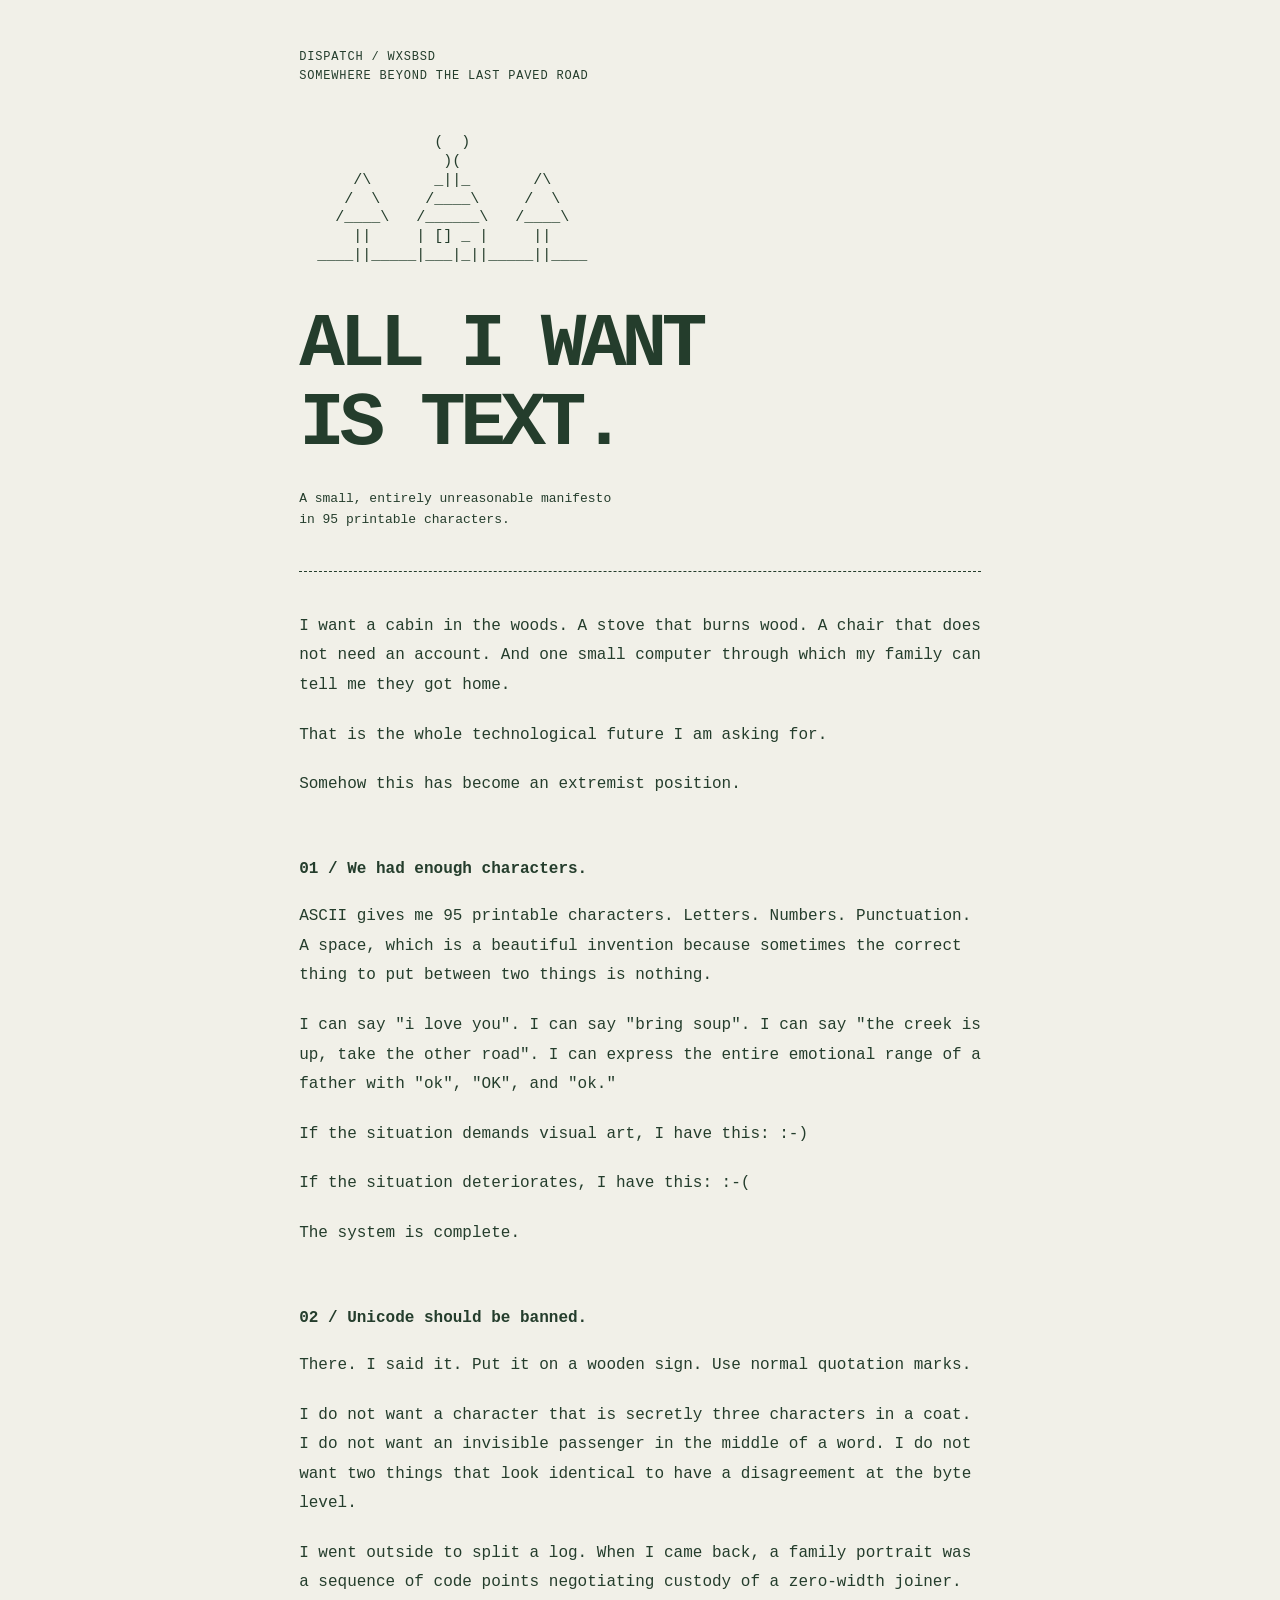
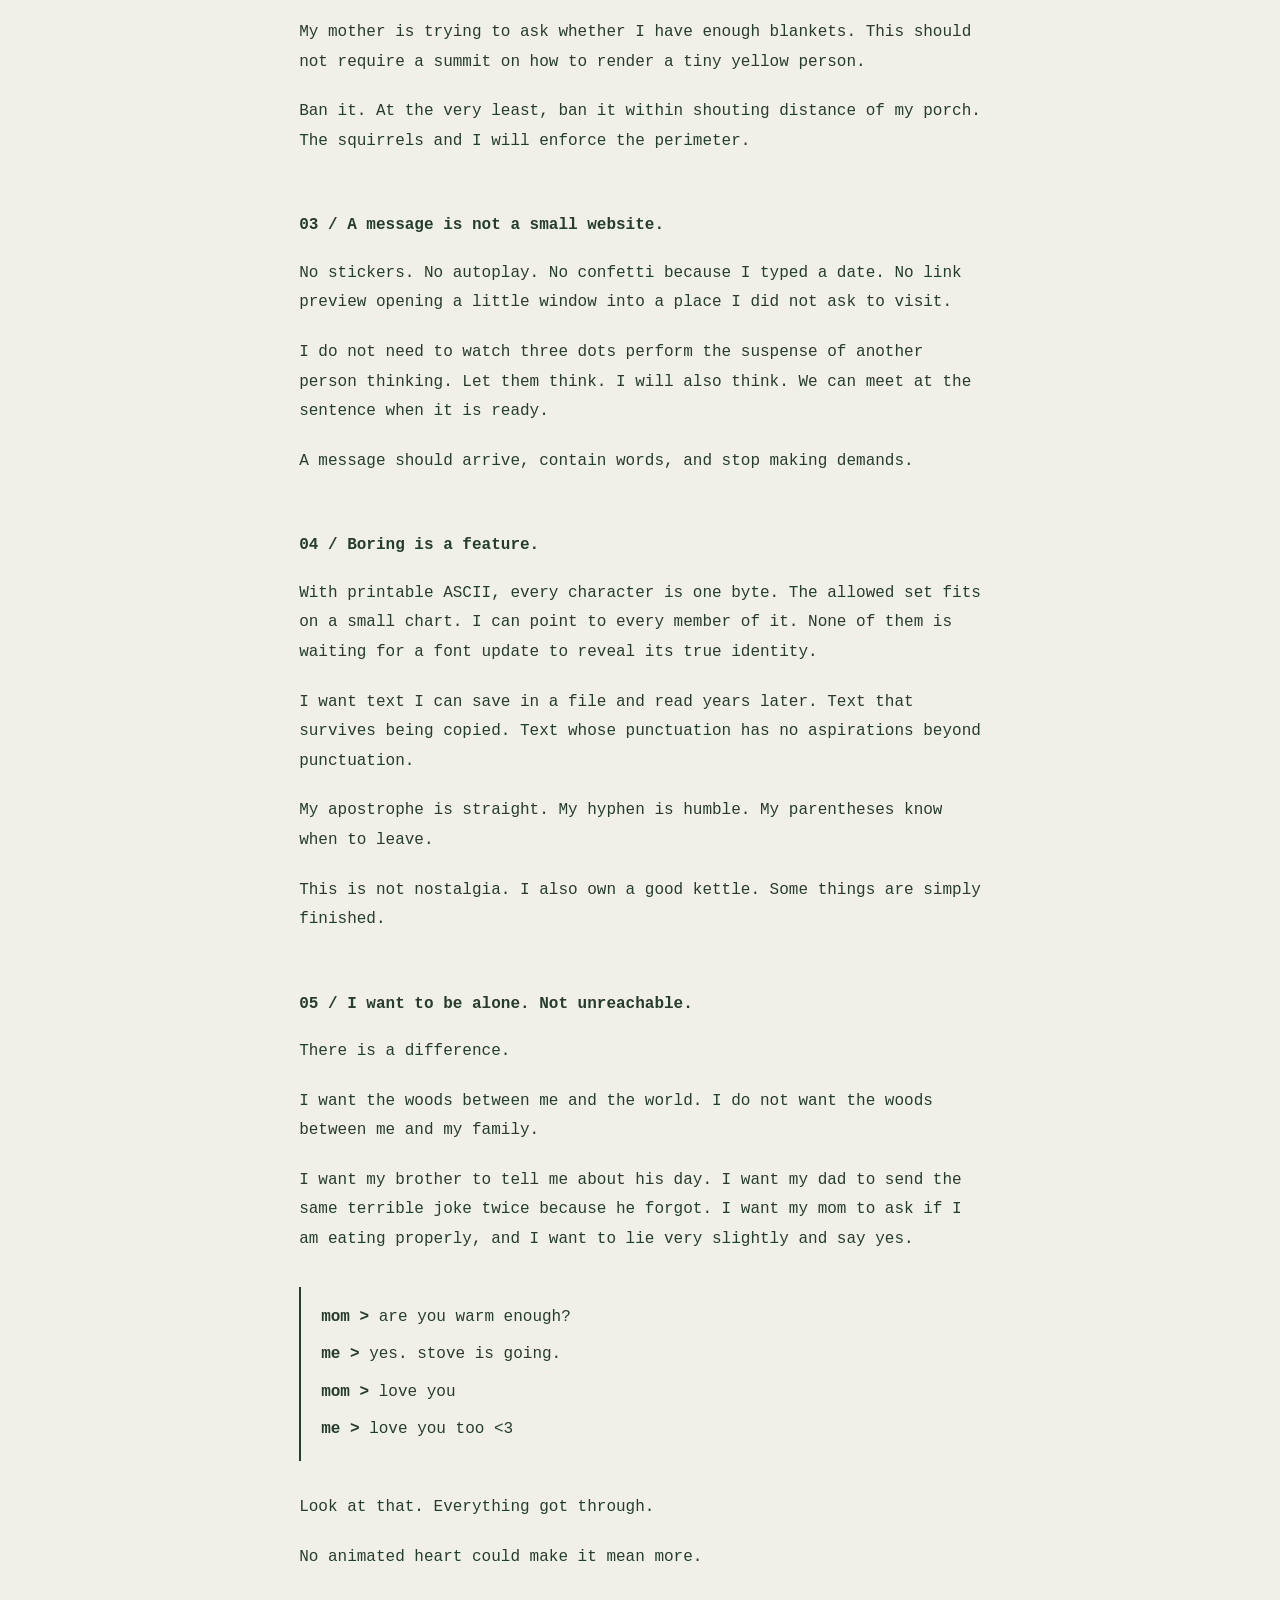
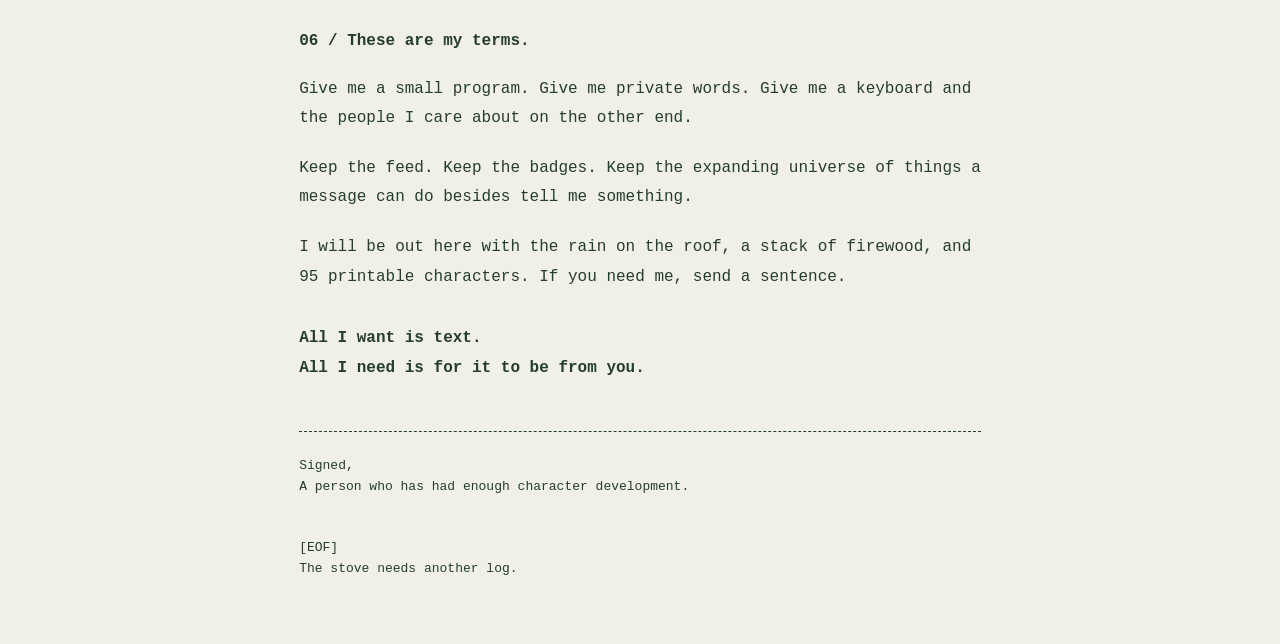
==== manifesto/index.html @ 8129996c "Add manifesto and mjr page aliases" ====
<!doctype html>
<html lang="en">
<head>
  <meta name="referrer" content="no-referrer">
  <meta http-equiv="Content-Security-Policy" content="default-src 'none'; style-src 'self'; img-src 'self' data:; base-uri 'none'; form-action 'none'; upgrade-insecure-requests">

  <meta charset="utf-8">
  <meta name="viewport" content="width=device-width, initial-scale=1">
  <meta name="theme-color" content="#f1f0e8">
  <meta name="robots" content="noindex, nofollow">
  <meta name="description" content="A dispatch from the woods. In defense of ASCII, quiet computers, and telling your family you made it home.">
  <link rel="canonical" href="https://www.isyeet.io/wxsbsd/">
  <link rel="stylesheet" href="/style.css">
  <title>All I want is text. | ISYEET</title>
</head>
<body class="manifesto-page">
  <a class="skip" href="#main">Skip to content</a>
  <main id="main" class="manifesto">
    <article aria-labelledby="manifesto-title">
      <header class="manifesto-header">
        <p class="manifesto-eyebrow">Dispatch / wxsbsd<br>Somewhere beyond the last paved road</p>
        <pre class="manifesto-cabin" role="img" aria-label="An ASCII cabin between pine trees, with smoke rising from its chimney.">               (  )
                )(
      /\       _||_       /\
     /  \     /____\     /  \
    /____\   /______\   /____\
      ||     | [] _ |     ||
  ____||_____|___|_||_____||____</pre>
        <h1 id="manifesto-title">All I want<br>is text.</h1>
        <p class="manifesto-deck">A small, entirely unreasonable manifesto<br>in 95 printable characters.</p>
      </header>

      <div class="manifesto-body">
        <p>I want a cabin in the woods. A stove that burns wood. A chair that does not need an account. And one small computer through which my family can tell me they got home.</p>
        <p>That is the whole technological future I am asking for.</p>
        <p>Somehow this has become an extremist position.</p>

        <section aria-labelledby="enough">
          <h2 id="enough">01 / We had enough characters.</h2>
          <p>ASCII gives me 95 printable characters. Letters. Numbers. Punctuation. A space, which is a beautiful invention because sometimes the correct thing to put between two things is nothing.</p>
          <p>I can say "i love you". I can say "bring soup". I can say "the creek is up, take the other road". I can express the entire emotional range of a father with "ok", "OK", and "ok."</p>
          <p>If the situation demands visual art, I have this: <code>:-)</code></p>
          <p>If the situation deteriorates, I have this: <code>:-(</code></p>
          <p>The system is complete.</p>
        </section>

        <section aria-labelledby="ban">
          <h2 id="ban">02 / Unicode should be banned.</h2>
          <p>There. I said it. Put it on a wooden sign. Use normal quotation marks.</p>
          <p>I do not want a character that is secretly three characters in a coat. I do not want an invisible passenger in the middle of a word. I do not want two things that look identical to have a disagreement at the byte level.</p>
          <p>I went outside to split a log. When I came back, a family portrait was a sequence of code points negotiating custody of a zero-width joiner.</p>
          <p>My mother is trying to ask whether I have enough blankets. This should not require a summit on how to render a tiny yellow person.</p>
          <p>Ban it. At the very least, ban it within shouting distance of my porch. The squirrels and I will enforce the perimeter.</p>
        </section>

        <section aria-labelledby="plain">
          <h2 id="plain">03 / A message is not a small website.</h2>
          <p>No stickers. No autoplay. No confetti because I typed a date. No link preview opening a little window into a place I did not ask to visit.</p>
          <p>I do not need to watch three dots perform the suspense of another person thinking. Let them think. I will also think. We can meet at the sentence when it is ready.</p>
          <p>A message should arrive, contain words, and stop making demands.</p>
        </section>

        <section aria-labelledby="boring">
          <h2 id="boring">04 / Boring is a feature.</h2>
          <p>With printable ASCII, every character is one byte. The allowed set fits on a small chart. I can point to every member of it. None of them is waiting for a font update to reveal its true identity.</p>
          <p>I want text I can save in a file and read years later. Text that survives being copied. Text whose punctuation has no aspirations beyond punctuation.</p>
          <p>My apostrophe is straight. My hyphen is humble. My parentheses know when to leave.</p>
          <p>This is not nostalgia. I also own a good kettle. Some things are simply finished.</p>
        </section>

        <section aria-labelledby="family">
          <h2 id="family">05 / I want to be alone. Not unreachable.</h2>
          <p>There is a difference.</p>
          <p>I want the woods between me and the world. I do not want the woods between me and my family.</p>
          <p>I want my brother to tell me about his day. I want my dad to send the same terrible joke twice because he forgot. I want my mom to ask if I am eating properly, and I want to lie very slightly and say yes.</p>
          <div class="manifesto-transmission" aria-label="An imagined exchange with family">
            <p><span>mom &gt;</span> are you warm enough?</p>
            <p><span>me &gt;</span> yes. stove is going.</p>
            <p><span>mom &gt;</span> love you</p>
            <p><span>me &gt;</span> love you too &lt;3</p>
          </div>
          <p>Look at that. Everything got through.</p>
          <p>No animated heart could make it mean more.</p>
        </section>

        <section aria-labelledby="terms">
          <h2 id="terms">06 / These are my terms.</h2>
          <p>Give me a small program. Give me private words. Give me a keyboard and the people I care about on the other end.</p>
          <p>Keep the feed. Keep the badges. Keep the expanding universe of things a message can do besides tell me something.</p>
          <p>I will be out here with the rain on the roof, a stack of firewood, and 95 printable characters. If you need me, send a sentence.</p>
          <p class="manifesto-last">All I want is text.<br>All I need is for it to be from you.</p>
        </section>
      </div>

      <footer class="manifesto-footer">
        <p>Signed,<br>A person who has had enough character development.</p>
        <p class="manifesto-eof">[EOF]<br>The stove needs another log.</p>
      </footer>
    </article>
  </main>
</body>
</html>
---- style.css ----
:root {
  color-scheme:light;
  --ink:#141513;
  --paper:#f9faf7;
  --muted:#53564e;
  --line:#d3d6cd;
  --accent:#d7ff3f;
  --mono:ui-monospace,SFMono-Regular,Menlo,Consolas,monospace;
  font-family:Arial,Helvetica,sans-serif;
  color:var(--ink);
  background:var(--paper);
  font-synthesis:none;
}
* {
  box-sizing:border-box;
}
html {
  scroll-padding-top:2rem;
}
body {
  margin:0;
}
a {
  color:inherit;
  text-underline-offset:.25em;
}
a:focus-visible {
  outline:3px solid var(--ink);
  outline-offset:6px;
}
p,h1,h2,h3 {
  margin:0;
}
h1,h2,h3,dt,dd {
  overflow-wrap:anywhere;
}
.hero-copy,.details-heading,.details-list {
  min-width:0;
}
p {
  line-height:1.6;
}
::selection {
  background:var(--accent);
  color:var(--ink);
}
.page {
  max-width:1600px;
  margin:auto;
  padding:0 5%;
}
.skip {
  position:absolute;
  top:-6rem;
  left:1rem;
  background:var(--accent);
  padding:1rem;
  z-index:10;
}
.skip:focus {
  top:1rem;
}
.header {
  display:flex;
  flex-wrap:wrap;
  align-items:center;
  gap:2rem;
  padding:2rem 0;
  border-bottom:1px solid var(--ink);
}
.wordmark {
  font-family:var(--mono);
  font-size:2rem;
  font-weight:800;
  letter-spacing:-.12em;
  text-decoration:none;
  line-height:1;
}
.wordmark span {
  color:#617700;
}
.name {
  font-family:var(--mono);
  font-size:.875rem;
}
.nav {
  margin-left:auto;
  font-size:.875rem;
  font-weight:700;
  text-decoration:none;
  display:flex;
  gap:1.4rem;
  align-items:center;
  min-height:2.75rem;
}
.nav span {
  font-size:1.4rem;
}
.navigation {
  margin-left:auto;
  display:flex;
  align-items:center;
  gap:2rem;
}
.hero {
  display:grid;
  grid-template-columns:1.8fr 1fr;
  gap:3.5rem;
  align-items:center;
  padding:3rem 0 4rem;
}
.eyebrow {
  font-family:var(--mono);
  font-size:.875rem;
  font-weight:500;
  line-height:1.5;
}
.hero .eyebrow {
  margin-bottom:2.3rem;
}
h1 {
  font-size:clamp(4rem,7.4vw,7.4rem);
  letter-spacing:-.075em;
  font-weight:800;
  line-height:.97;
}
.period {
  color:#647c00;
}
.intro {
  font-size:1.2rem;
  line-height:1.5;
  margin-top:2.1rem;
}
.availability {
  display:flex;
  align-items:center;
  flex-wrap:wrap;
  gap:.9rem;
  margin-top:2.4rem;
  font-family:var(--mono);
  font-size:.8125rem;
}
.faces-teaser {
  display:inline-flex;
  align-items:center;
  gap:.75rem;
  min-height:2.75rem;
  margin-top:1.25rem;
  font-size:.9375rem;
}
.faces-teaser code {
  font-family:var(--mono);
  font-size:1.125rem;
  white-space:pre;
}
.label {
  display:inline-block;
  line-height:1.4;
  padding:.4rem .65rem;
  background:var(--accent);
  font-family:var(--mono);
  font-size:.8125rem;
}
.hero-preview {
  margin:0;
  width:min(100%, 16rem);
  justify-self:center;
}
.screenshot-link {
  display:block;
  border:1px solid var(--ink);
  border-radius:1.2rem;
  overflow:hidden;
  background:#f2f2f7;
}
.screenshot-link img {
  display:block;
  width:100%;
  height:auto;
}
.hero-preview .screenshot-link {
  box-shadow:10px 10px 0 var(--accent);
}
.hero-preview figcaption {
  margin-top:1.3rem;
  font-size:.875rem;
  line-height:1.5;
  text-align:center;
}
.hero-preview figcaption span {
  display:block;
  color:var(--muted);
  font-size:.75rem;
  margin-top:.2rem;
}
.ascii-faces {
  display:grid;
  grid-template-columns:minmax(0,1.7fr) minmax(0,1fr);
  gap:4rem;
  align-items:center;
  margin:4rem -2.2% 0;
  padding:3rem 4%;
  color:var(--paper);
  background:var(--ink);
}
.ascii-faces .eyebrow {
  color:var(--accent);
}
.ascii-faces h2 {
  margin:1rem 0 1.25rem;
  font-size:clamp(2.8rem,4.6vw,4.5rem);
  letter-spacing:-.055em;
  line-height:1.03;
}
.faces-intro {
  font-size:1.125rem;
}
.face-catalog {
  display:grid;
  grid-template-columns:repeat(4,minmax(0,1fr));
  list-style:none;
  gap:1.5rem 1rem;
  padding:1.75rem 0;
  margin:1.75rem 0;
  border-top:1px solid #49503f;
  border-bottom:1px solid #49503f;
}
.face-catalog li {
  display:flex;
  flex-direction:column;
  gap:.5rem;
  min-width:0;
}
.face-catalog code {
  font-family:var(--mono);
  font-size:clamp(1.25rem,2.1vw,1.75rem);
  font-variant-ligatures:none;
  white-space:pre;
  color:var(--accent);
}
.face-catalog span {
  font-size:.8125rem;
}
.faces-explainer,.faces-principle {
  max-width:35rem;
  color:#d3d6cd;
  font-size:.9375rem;
}
.faces-principle {
  margin-top:1rem;
}
.faces-preview {
  margin:0;
  width:min(100%,16rem);
  justify-self:center;
}
.faces-preview figcaption {
  margin-top:1.25rem;
  text-align:center;
  font-size:.875rem;
  line-height:1.5;
}
.faces-preview figcaption span {
  display:block;
  margin-top:.3rem;
  font-size:.75rem;
  color:#d3d6cd;
}
.ascii-faces a:focus-visible {
  outline-color:var(--accent);
}
.screenshots {
  padding:5rem 0 0;
}
.screenshots-heading {
  display:grid;
  grid-template-columns:1fr 1fr;
  gap:3rem;
  align-items:end;
  margin-bottom:2.5rem;
}
.screenshots-heading h2 {
  font-size:clamp(2.5rem, 3.8vw, 3.6rem);
  letter-spacing:-.055em;
  line-height:1.08;
  margin-top:1rem;
}
.screenshots-heading>p {
  max-width:28rem;
  color:var(--muted);
  font-size:1rem;
}
.screenshot-grid {
  display:grid;
  grid-template-columns:repeat(3,minmax(0,1fr));
  gap:2.5rem;
}
.screenshot-card {
  margin:0;
  min-width:0;
}
.screenshot-surface {
  background:#ecefe5;
  border:1px solid var(--line);
  padding:2rem 1.5rem;
}
.screenshot-surface .screenshot-link {
  max-width:18rem;
  margin:auto;
}
.screenshot-surface-terminal {
  background:#142219;
  border-color:#263e2d;
}
.screenshot-card figcaption {
  margin-top:1.5rem;
}
.screenshot-card h3 {
  margin:.6rem 0;
  font-size:1.3rem;
}
.screenshot-card p {
  color:var(--muted);
  max-width:30rem;
}
.rules {
  background:var(--accent);
  margin:0 -2.2%;
  padding:2rem 2.2% 3.5rem;
}
.section-heading {
  display:flex;
  justify-content:space-between;
  gap:1rem;
  align-items:center;
  padding-bottom:2rem;
  border-bottom:1px solid var(--ink);
}
.section-index {
  font-family:var(--mono);
  font-size:.8125rem;
}
.rules h2 {
  margin-top:2.2rem;
  font-size:clamp(3rem,5.4vw,5.2rem);
  letter-spacing:-.065em;
  line-height:1.02;
}
.rules-intro {
  font-size:1.125rem;
  max-width:33rem;
  margin-top:1.3rem;
}
.rule-grid {
  display:grid;
  grid-template-columns:repeat(3,1fr);
  gap:2.8rem;
  margin-top:3.8rem;
}
.rule-grid article {
  border-top:1px solid var(--ink);
  padding-top:1.2rem;
}
.rule-number {
  font-size:.75rem;
  font-family:var(--mono);
}
h3 {
  font-size:1.45rem;
  letter-spacing:-.025em;
  margin:1.4rem 0 .8rem;
}
.rule-grid p {
  font-size:1rem;
  line-height:1.6;
  max-width:27rem;
}
.details {
  display:grid;
  grid-template-columns:1fr 1.1fr;
  gap:6rem;
  padding:6rem 0;
}
.details-heading h2 {
  font-size:clamp(2.5rem,3.8vw,3.6rem);
  line-height:1.08;
  letter-spacing:-.055em;
  margin:1.3rem 0;
}
.details-heading>p:last-child {
  max-width:25rem;
  color:var(--muted);
  font-size:1.0625rem;
}
.details-list {
  margin:0;
}
.details-list>div {
  border-top:1px solid var(--line);
  padding:1.5rem 0;
}
.details-list>div:first-child {
  border-color:var(--ink);
}
dt {
  font-weight:700;
  font-size:1.125rem;
  letter-spacing:-.01em;
}
dd {
  margin:.6rem 0 0;
  color:var(--muted);
  font-size:1rem;
  line-height:1.6;
}
.release {
  border-top:1px solid var(--ink);
  border-bottom:1px solid var(--ink);
  padding:2.5rem 0;
  display:grid;
  grid-template-columns:1fr 2fr;
  gap:3rem;
  align-items:start;
}
.label-dark {
  background:var(--ink);
  color:var(--paper);
  justify-self:start;
}
.release h2 {
  font-size:1.5rem;
  letter-spacing:-.035em;
}
.release p {
  color:var(--muted);
  font-size:1rem;
  margin-top:.6rem;
  max-width:40rem;
}
.footer {
  display:flex;
  flex-wrap:wrap;
  gap:1.8rem;
  align-items:center;
  padding:2.5rem 0;
}
.footer .wordmark {
  font-size:1.5rem;
}
.footer p {
  font-size:.875rem;
}
.footer>span {
  margin-left:auto;
  font-family:var(--mono);
  font-size:.75rem;
  color:var(--muted);
}
@media(min-width:1500px) {
  .page {
    padding:0 5rem;
  }
}
@media(max-width:900px) {
  .ascii-faces {
    gap:2rem;
  }
  .face-catalog {
    grid-template-columns:repeat(2,minmax(0,1fr));
  }
  .hero {
    gap:2rem;
    grid-template-columns:1.4fr 1fr;
    padding:4.5rem 0;
  }
  h1 {
    font-size:clamp(3.5rem,7.4vw,6rem);
  }
  .name {
    display:none;
  }
  .rule-grid {
    gap:1.5rem;
  }
  .details {
    gap:3rem;
    padding:4rem 0;
  }
  .release {
    grid-template-columns:1fr 2fr;
    gap:2rem;
  }
}
@media(max-width:650px) {
  .ascii-faces {
    grid-template-columns:1fr;
    margin:3rem -3% 0;
    padding:2rem 6%;
    gap:2.5rem;
  }
  .ascii-faces h2 {
    font-size:clamp(2.5rem,9.5vw,3.5rem);
  }
  .face-catalog code {
    font-size:1.75rem;
  }
  .navigation {
    gap:1rem;
  }
  .nav {
    gap:.5rem;
  }
  .hero-preview {
    margin-top:3rem;
    width:min(100%, 17rem);
  }
  .screenshots {
    padding-top:3.5rem;
  }
  .screenshots-heading,.screenshot-grid {
    grid-template-columns:1fr;
    gap:1.5rem;
  }
  .screenshot-grid {
    gap:2.5rem;
  }
  .screenshot-surface {
    padding:1.5rem;
  }
  .page {
    padding:0 6%;
  }
  .header {
    padding:1.3rem 0;
  }
  .wordmark {
    font-size:1.75rem;
  }
  .hero {
    grid-template-columns:1fr;
    gap:0;
    padding:3.5rem 0 4rem;
  }
  .hero .eyebrow {
    margin-bottom:1.8rem;
    max-width:16rem;
  }
  h1 {
    font-size:clamp(3.4rem,12vw,5.4rem);
  }
  .intro {
    font-size:1.0625rem;
    margin-top:1.6rem;
  }
  .availability {
    margin-top:1.8rem;
  }
  .rules {
    margin:0 -3%;
    padding:1.5rem 6% 2.5rem;
  }
  .section-heading {
    padding-bottom:1.4rem;
  }
  .rules h2 {
    font-size:clamp(2.8rem,10.7vw,4rem);
    margin-top:1.8rem;
  }
  .rules-intro {
    font-size:1rem;
  }
  .rule-grid {
    grid-template-columns:1fr;
    gap:1.9rem;
    margin-top:2.5rem;
  }
  h3 {
    margin:.9rem 0 .5rem;
  }
  .details {
    grid-template-columns:1fr;
    gap:2rem;
    padding:3.5rem 0;
  }
  .details-heading h2 {
    font-size:2.7rem;
  }
  .details-heading>p:last-child {
    max-width:none;
  }
  .release {
    grid-template-columns:1fr;
    gap:1.3rem;
    padding:2rem 0;
  }
  .footer {
    gap:1.1rem;
    padding:2rem 0;
  }
  .footer>span {
    margin:0;
    flex-basis:100%;
  }
}
.footer-links {
  display:flex;
  flex-wrap:wrap;
  align-items:center;
  gap:.5rem 1.5rem;
  margin-left:auto;
  font-family:var(--mono);
  font-size:.875rem;
}
.footer-links a {
  padding:.65rem 0;
}
.footer-links [aria-current="page"] {
  font-weight:700;
}
.policy {
  max-width:52rem;
  margin:0 auto;
  padding:4.5rem 0 5rem;
  overflow-wrap:anywhere;
}
.policy h1 {
  font-size:clamp(3.5rem,10vw,6rem);
  line-height:1.05;
  margin:1.2rem 0;
}
.policy-date {
  color:var(--muted);
  font-family:var(--mono);
  font-size:.8125rem;
}
.policy-lead {
  font-size:1.375rem;
  margin:2rem 0 2.5rem;
}
.policy section {
  margin-top:2.5rem;
  padding-top:2rem;
  border-top:1px solid var(--line);
}
.policy h2 {
  font-size:clamp(1.5rem,4vw,2rem);
  line-height:1.2;
  letter-spacing:-.035em;
  margin-bottom:1.1rem;
}
.policy p + p,.policy-note p {
  margin-top:1rem;
}
.policy-data {
  margin:0;
}
.policy-data > div + div {
  margin-top:1.5rem;
}
.policy-data dt {
  font-weight:700;
  margin-bottom:.4rem;
}
.policy-data dd {
  margin:0;
  line-height:1.6;
}
.policy-note {
  background:#edf1e4;
  padding:1.5rem;
  border-left:4px solid #617700;
  margin:1.5rem 0;
}
.policy-warning {
  border-left-color:#963e16;
  background:#fff0e6;
}
@media(max-width:640px) {
  .footer-links { margin-left:0; flex-basis:100%; }
  .policy { padding:3rem 0; }
  .policy-lead { font-size:1.1875rem; }
  .policy-note { padding:1.1rem; }
}
.manifesto-page {
  --ink:#243d2c;
  --paper:#f1f0e8;
  --accent:#dce7ca;
  color:var(--ink);
  background:var(--paper);
  font-family:var(--mono);
  font-variant-ligatures:none;
}
.manifesto {
  max-width:76ch;
  margin:0 auto;
  padding:3rem 1.5rem 4rem;
}
.manifesto-header {
  padding-bottom:2.5rem;
  margin-bottom:2.5rem;
  border-bottom:1px dashed currentColor;
}
.manifesto-eyebrow {
  font-size:.75rem;
  text-transform:uppercase;
  letter-spacing:.07em;
}
.manifesto-cabin {
  margin:3rem 0 2.5rem;
  font-family:inherit;
  font-size:clamp(.75rem,2.5vw,.9375rem);
  line-height:1.25;
}
.manifesto h1 {
  font-size:clamp(2.5rem,8vw,4.75rem);
  font-weight:700;
  letter-spacing:-.07em;
  line-height:1.05;
  text-transform:uppercase;
}
.manifesto-deck {
  margin-top:1.5rem;
  font-size:.8125rem;
}
.manifesto-body p {
  line-height:1.85;
  margin-top:1.25rem;
}
.manifesto-body section {
  margin-top:3.5rem;
}
.manifesto h2 {
  font-size:1rem;
  font-weight:700;
  line-height:1.65;
  letter-spacing:0;
}
.manifesto code {
  font-family:inherit;
  font-size:inherit;
  white-space:nowrap;
}
.manifesto-transmission {
  margin:2rem 0;
  padding:1rem 0 1rem 1.25rem;
  border-left:2px solid currentColor;
}
.manifesto-transmission p {
  margin:0;
}
.manifesto-transmission p + p {
  margin-top:.5rem;
}
.manifesto-transmission span {
  font-weight:700;
  white-space:nowrap;
}
.manifesto-body .manifesto-last {
  margin-top:2rem;
  font-weight:700;
}
.manifesto-footer {
  margin-top:3rem;
  padding-top:1.5rem;
  border-top:1px dashed currentColor;
  font-size:.8125rem;
}
.manifesto-eof {
  margin-top:2.5rem;
}
@media(max-width:400px) {
  .manifesto {
    padding:2rem 1.25rem 3rem;
    font-size:.9375rem;
  }
  .manifesto h2 {
    font-size:.9375rem;
  }
}
@media(prefers-reduced-motion:no-preference) {
  html {
    scroll-behavior:smooth;
  }
}
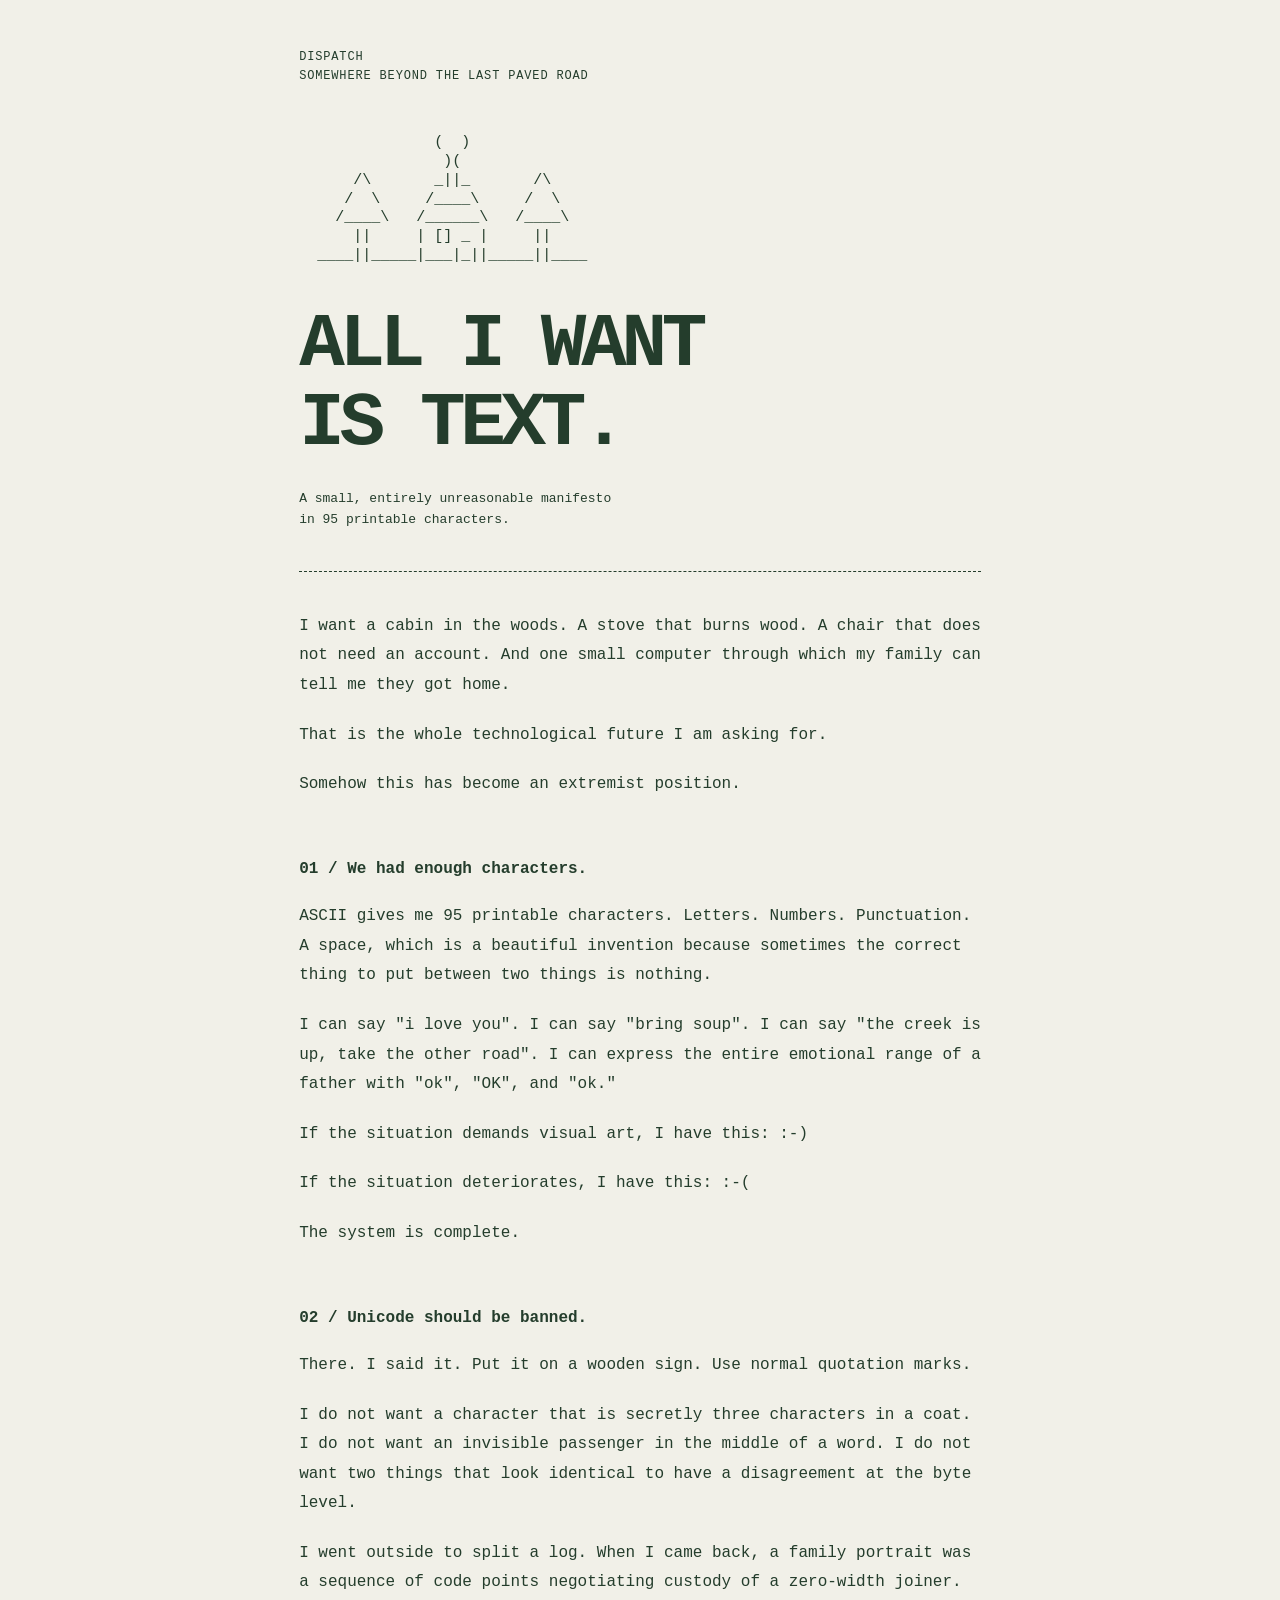
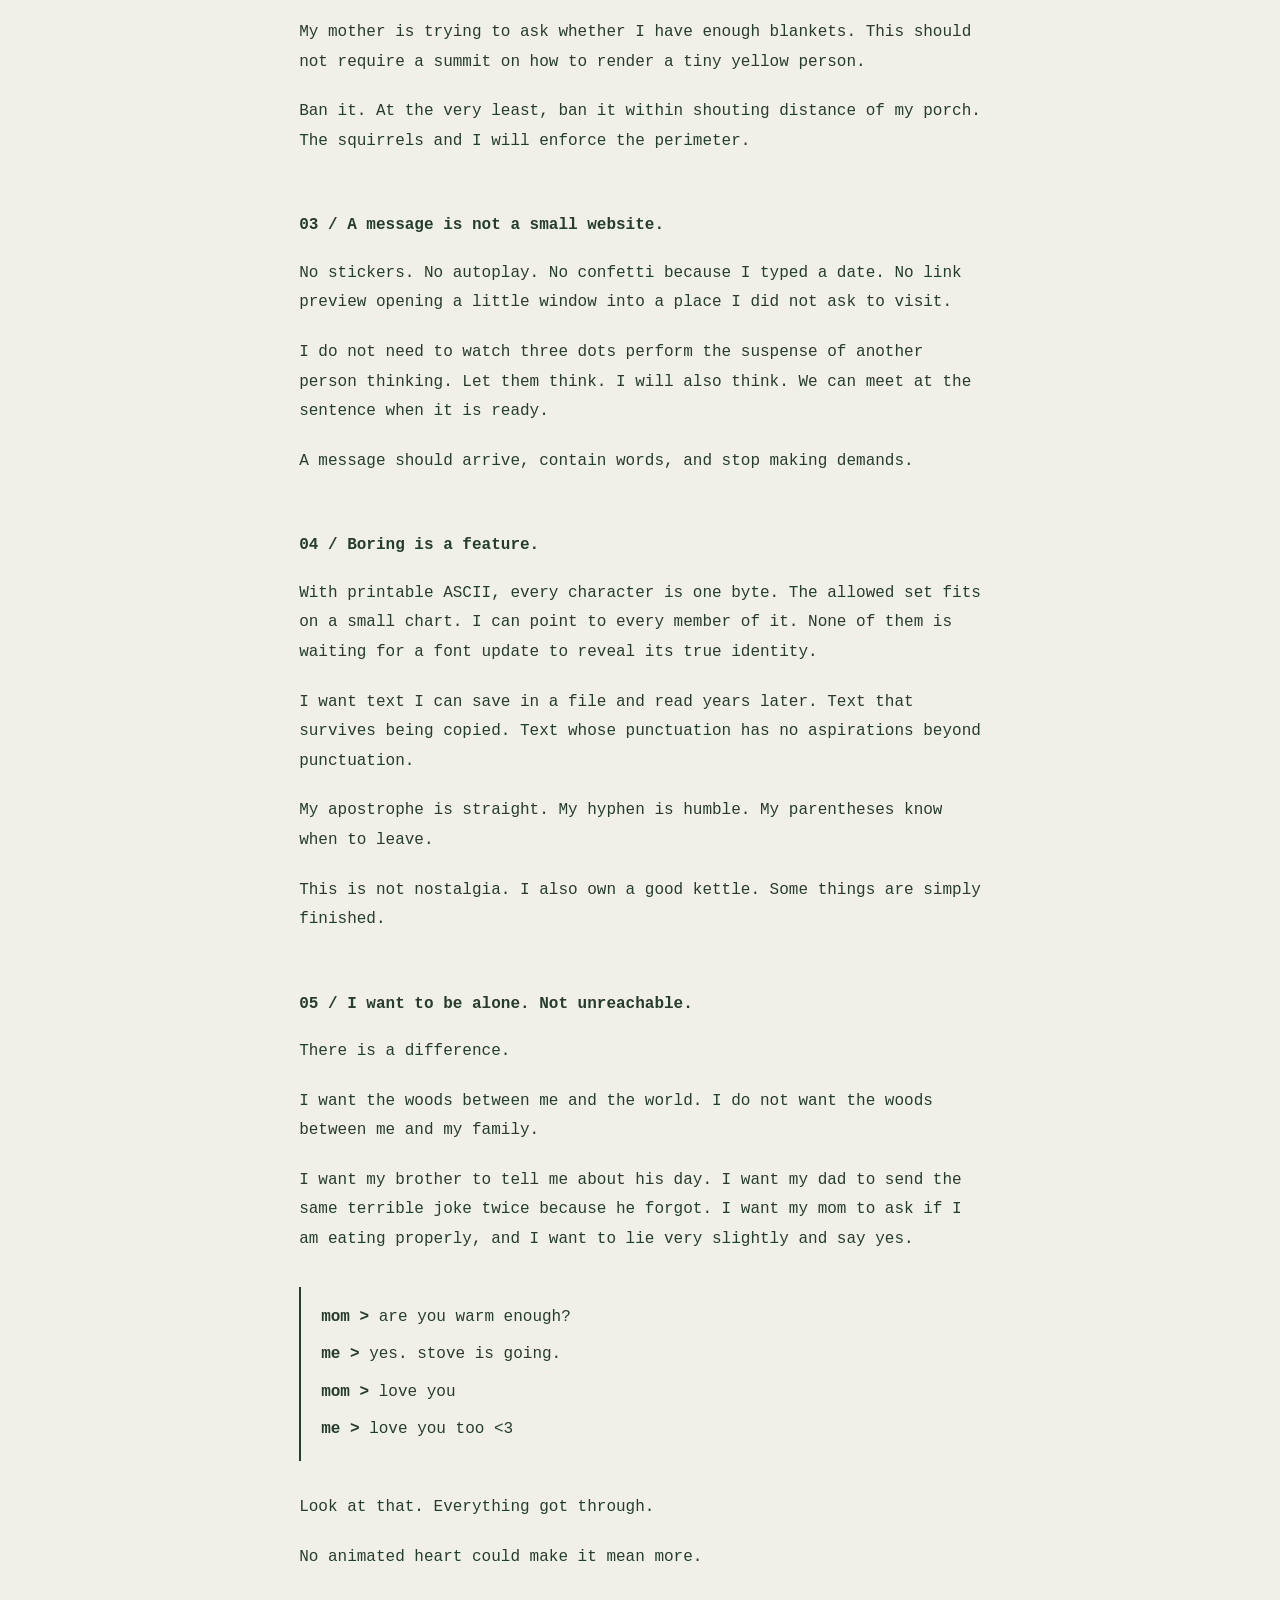
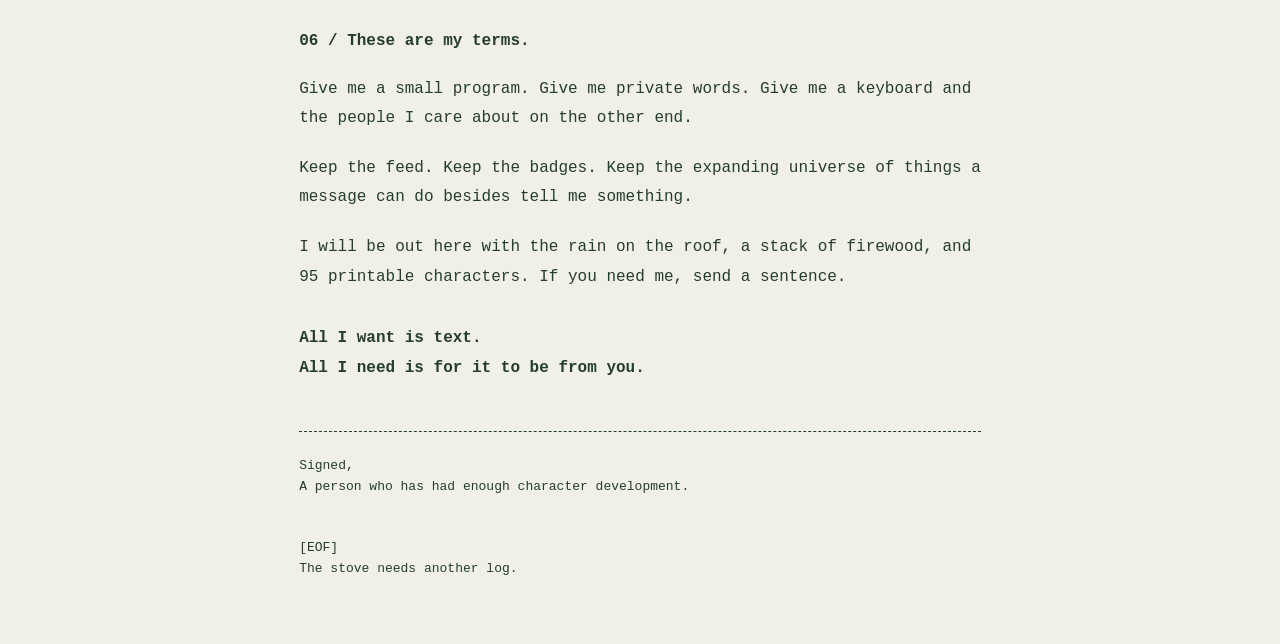
==== commit 18b178a9: "Use generic Dispatch heading on manifesto pages" ====
--- a/manifesto/index.html
+++ b/manifesto/index.html
@@ -18,7 +18,7 @@
   <main id="main" class="manifesto">
     <article aria-labelledby="manifesto-title">
       <header class="manifesto-header">
-        <p class="manifesto-eyebrow">Dispatch / wxsbsd<br>Somewhere beyond the last paved road</p>
+        <p class="manifesto-eyebrow">Dispatch<br>Somewhere beyond the last paved road</p>
         <pre class="manifesto-cabin" role="img" aria-label="An ASCII cabin between pine trees, with smoke rising from its chimney.">               (  )
                 )(
       /\       _||_       /\
